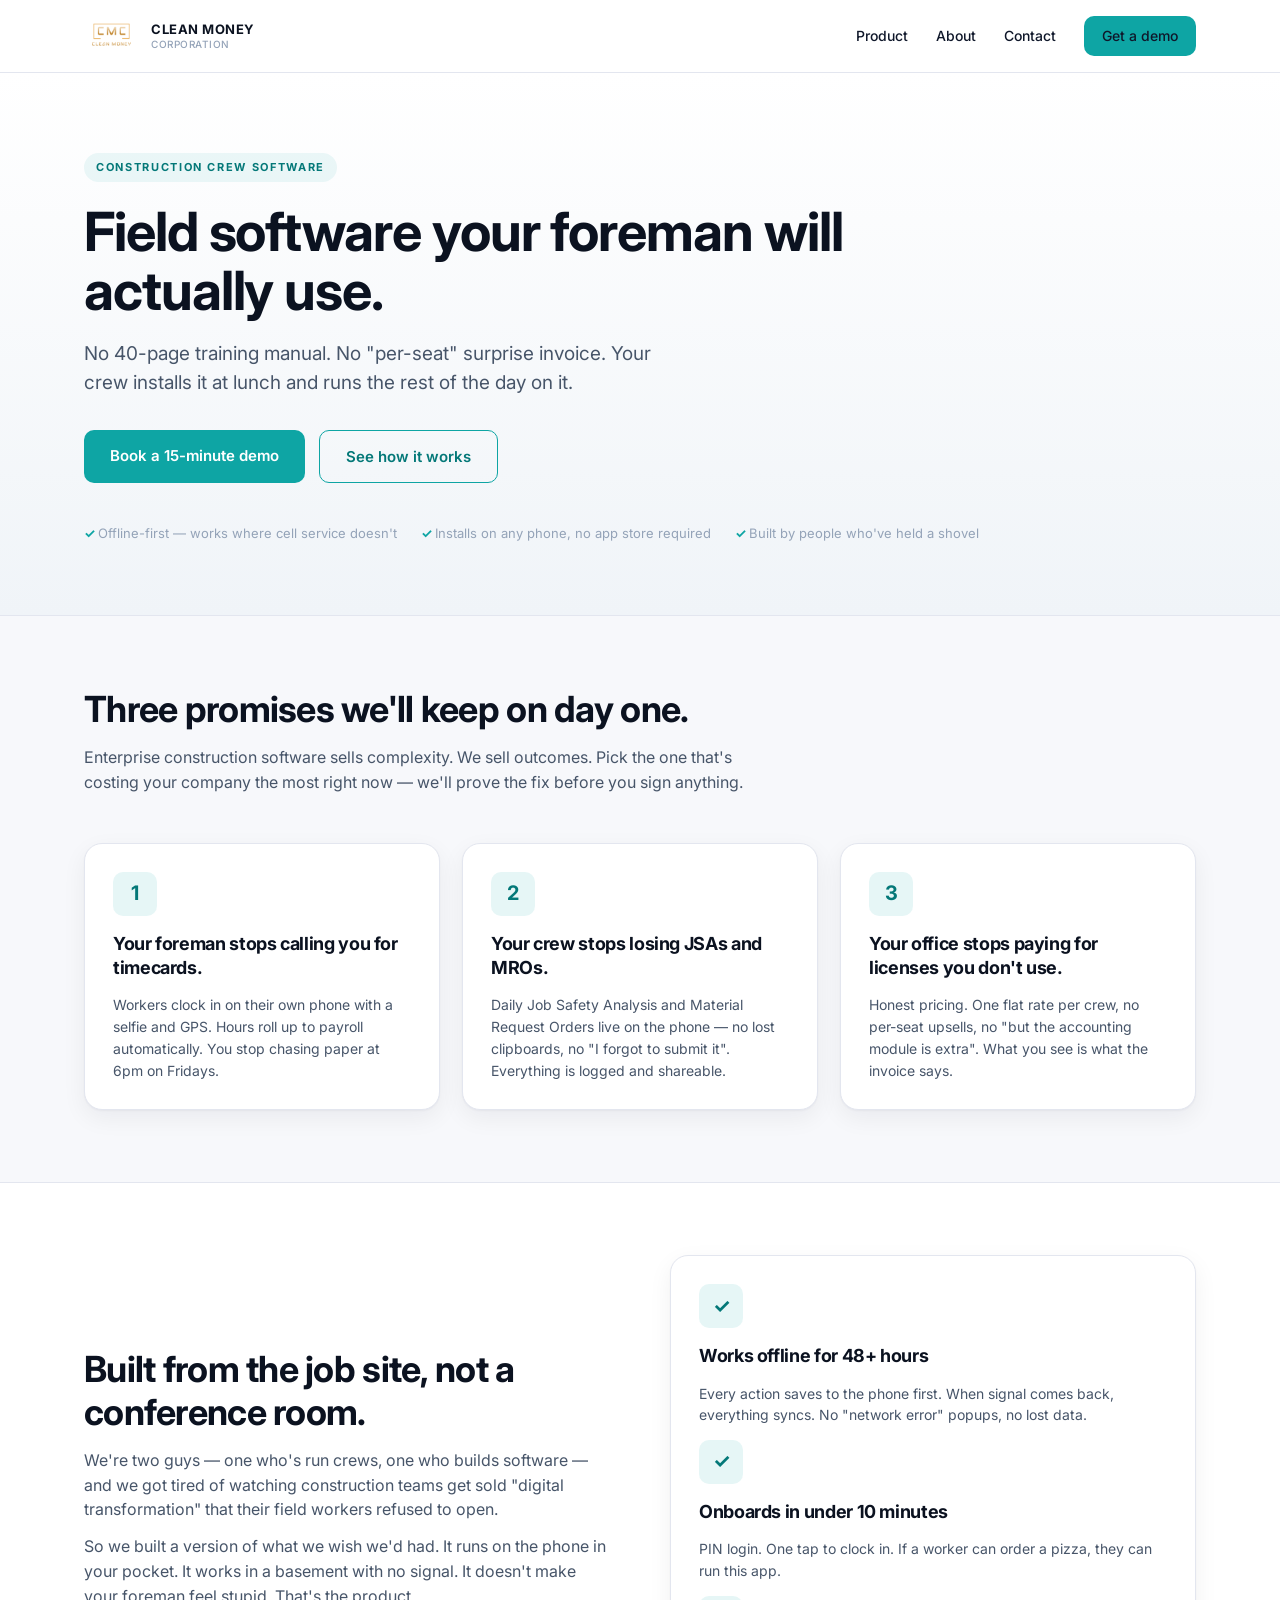
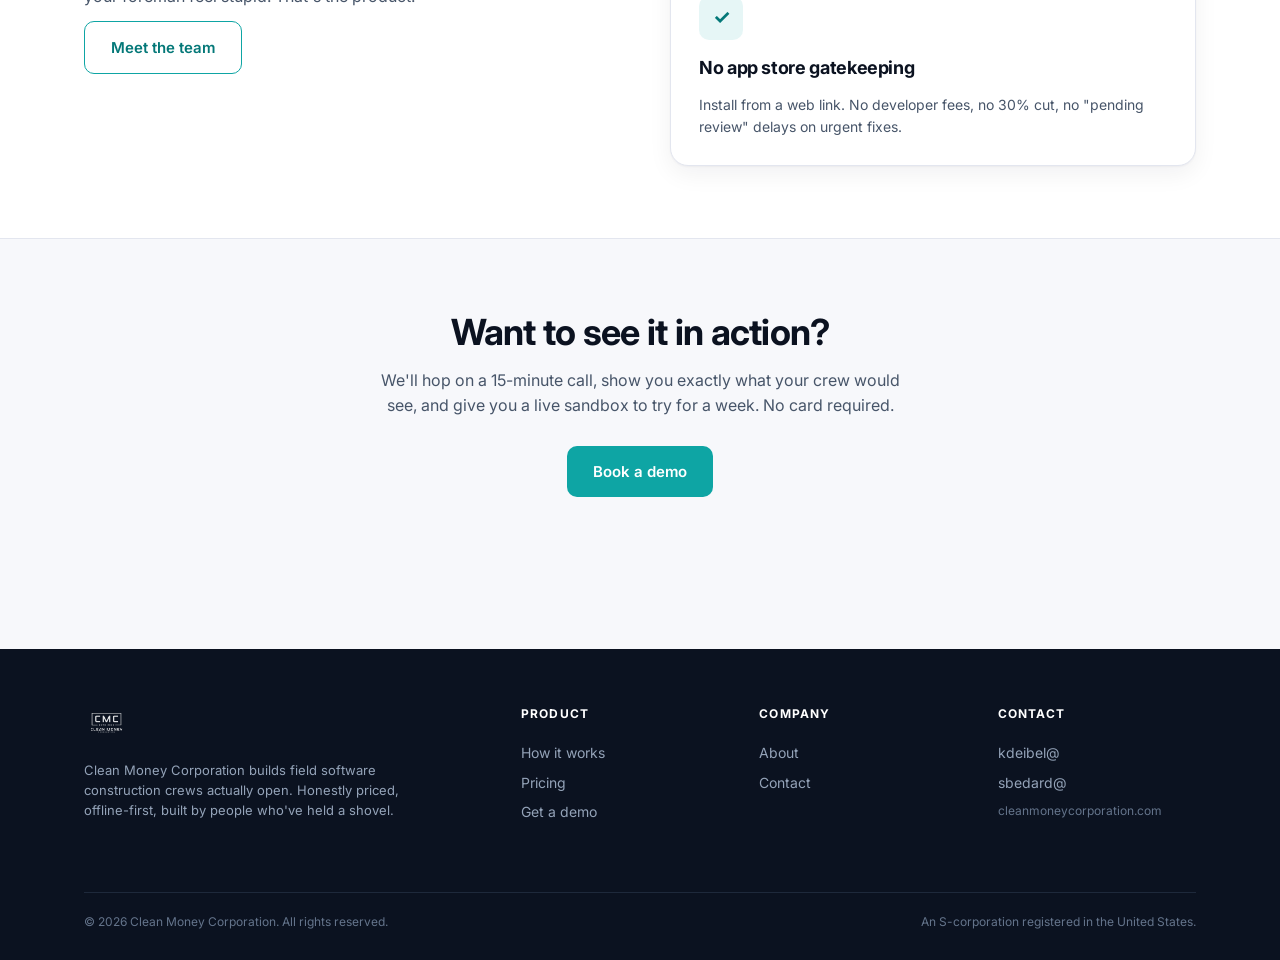
==== index.html @ bf86ad28 "Initial site: wedge landing + ACE product + about + contact Four-page static marketing site for Clea" ====
<!doctype html>
<html lang="en">
<head>
<meta charset="utf-8">
<meta name="viewport" content="width=device-width, initial-scale=1">
<title>Clean Money Corporation — Field software your crew will actually use</title>
<meta name="description" content="Clean Money Corporation builds field software for construction crews. Offline-first, foreman-simple, priced honestly.">
<link rel="preconnect" href="https://fonts.googleapis.com">
<link rel="preconnect" href="https://fonts.gstatic.com" crossorigin>
<link href="https://fonts.googleapis.com/css2?family=Inter:wght@400;500;600;700;800&display=swap" rel="stylesheet">
<link rel="stylesheet" href="/css/site.css">
<link rel="icon" href="/assets/cmc-logo-transparent.png">
</head>
<body>

<header class="site-header">
  <div class="container">
    <a href="/" class="logo-wrap">
      <img src="/assets/cmc-logo-transparent.png" alt="Clean Money Corporation">
      <span class="brand">CLEAN MONEY<br><small>CORPORATION</small></span>
    </a>
    <nav class="nav">
      <a href="/ace.html">Product</a>
      <a href="/about.html">About</a>
      <a href="/contact.html">Contact</a>
      <a href="/contact.html" class="btn">Get a demo</a>
    </nav>
  </div>
</header>

<!-- ══ HERO (the wedge) ══════════════════════════════════ -->
<section class="hero">
  <div class="container">
    <span class="eyebrow">Construction crew software</span>
    <h1>Field software your foreman will actually use.</h1>
    <p class="lead">
      No 40-page training manual. No "per-seat" surprise invoice. Your
      crew installs it at lunch and runs the rest of the day on it.
    </p>
    <div class="cta-row">
      <a href="/contact.html" class="btn">Book a 15-minute demo</a>
      <a href="/ace.html" class="btn btn-outline">See how it works</a>
    </div>
    <div class="trust">
      <span>Offline-first — works where cell service doesn't</span>
      <span>Installs on any phone, no app store required</span>
      <span>Built by people who've held a shovel</span>
    </div>
  </div>
</section>

<!-- ══ THE WEDGE — three promises ════════════════════════ -->
<section class="section">
  <div class="container">
    <div class="intro">
      <h2>Three promises we'll keep on day one.</h2>
      <p>Enterprise construction software sells complexity. We sell outcomes. Pick the one that's costing your company the most right now — we'll prove the fix before you sign anything.</p>
    </div>
    <div class="card-grid">
      <div class="card">
        <div class="icon">1</div>
        <h3>Your foreman stops calling you for timecards.</h3>
        <p>Workers clock in on their own phone with a selfie and GPS. Hours roll up to payroll automatically. You stop chasing paper at 6pm on Fridays.</p>
      </div>
      <div class="card">
        <div class="icon">2</div>
        <h3>Your crew stops losing JSAs and MROs.</h3>
        <p>Daily Job Safety Analysis and Material Request Orders live on the phone — no lost clipboards, no "I forgot to submit it". Everything is logged and shareable.</p>
      </div>
      <div class="card">
        <div class="icon">3</div>
        <h3>Your office stops paying for licenses you don't use.</h3>
        <p>Honest pricing. One flat rate per crew, no per-seat upsells, no "but the accounting module is extra". What you see is what the invoice says.</p>
      </div>
    </div>
  </div>
</section>

<!-- ══ PROOF (empty-state placeholder for now) ═══════════ -->
<section class="section section-alt">
  <div class="container">
    <div class="split">
      <div>
        <h2>Built from the job site, not a conference room.</h2>
        <p>We're two guys — one who's run crews, one who builds software — and we got tired of watching construction teams get sold "digital transformation" that their field workers refused to open.</p>
        <p>So we built a version of what we wish we'd had. It runs on the phone in your pocket. It works in a basement with no signal. It doesn't make your foreman feel stupid. That's the product.</p>
        <a href="/about.html" class="btn btn-outline">Meet the team</a>
      </div>
      <div>
        <div class="card">
          <div class="icon">✓</div>
          <h3>Works offline for 48+ hours</h3>
          <p style="margin-bottom:14px;">Every action saves to the phone first. When signal comes back, everything syncs. No "network error" popups, no lost data.</p>
          <div class="icon">✓</div>
          <h3>Onboards in under 10 minutes</h3>
          <p style="margin-bottom:14px;">PIN login. One tap to clock in. If a worker can order a pizza, they can run this app.</p>
          <div class="icon">✓</div>
          <h3>No app store gatekeeping</h3>
          <p style="margin:0;">Install from a web link. No developer fees, no 30% cut, no "pending review" delays on urgent fixes.</p>
        </div>
      </div>
    </div>
  </div>
</section>

<!-- ══ FINAL CTA ═══════════════════════════════════════ -->
<section class="section">
  <div class="container center">
    <h2>Want to see it in action?</h2>
    <p style="max-width:520px;margin:0 auto 28px;">We'll hop on a 15-minute call, show you exactly what your crew would see, and give you a live sandbox to try for a week. No card required.</p>
    <a href="/contact.html" class="btn">Book a demo</a>
  </div>
</section>

<!-- ══ FOOTER ══════════════════════════════════════════ -->
<footer class="site-footer">
  <div class="container">
    <div>
      <img src="/assets/cmc-logo-transparent.png" alt="Clean Money Corporation">
      <p>Clean Money Corporation builds field software construction crews actually open. Honestly priced, offline-first, built by people who've held a shovel.</p>
    </div>
    <div>
      <h4>Product</h4>
      <a href="/ace.html">How it works</a>
      <a href="/ace.html#pricing">Pricing</a>
      <a href="/contact.html">Get a demo</a>
    </div>
    <div>
      <h4>Company</h4>
      <a href="/about.html">About</a>
      <a href="/contact.html">Contact</a>
    </div>
    <div>
      <h4>Contact</h4>
      <a href="mailto:kdeibel@cleanmoneycorporation.com">kdeibel@</a>
      <a href="mailto:sbedard@cleanmoneycorporation.com">sbedard@</a>
      <span style="color:#64748b;font-size:12px;">cleanmoneycorporation.com</span>
    </div>
    <div class="legal">
      <span>&copy; 2026 Clean Money Corporation. All rights reserved.</span>
      <span>An S-corporation registered in the United States.</span>
    </div>
  </div>
</footer>

</body>
</html>
---- css/site.css ----
/* ══════════════════════════════════════════════════════
   Clean Money Corporation — site styles
   ══════════════════════════════════════════════════════ */

:root {
  --ink:        #0b1220;
  --ink-2:      #1a2540;
  --bg:         #f7f8fb;
  --surface:    #ffffff;
  --border:     #e3e6ef;
  --text:       #0f172a;
  --text-2:     #475569;
  --text-3:     #94a3b8;
  --accent:     #0ea5a4;   /* teal — trustworthy, clean, not too corporate */
  --accent-2:   #047878;
  --gold:       #c89b3c;
  --radius:     12px;
  --radius-lg:  18px;
  --shadow:     0 1px 2px rgba(15,23,42,0.04), 0 8px 24px rgba(15,23,42,0.06);
  --shadow-lg:  0 4px 8px rgba(15,23,42,0.06), 0 24px 64px rgba(15,23,42,0.12);
  --max-w:      1160px;
}

* { box-sizing: border-box; }
html, body {
  margin: 0; padding: 0;
  font-family: 'Inter', -apple-system, system-ui, 'Segoe UI', Roboto, sans-serif;
  color: var(--text);
  background: var(--bg);
  line-height: 1.55;
  -webkit-font-smoothing: antialiased;
  -moz-osx-font-smoothing: grayscale;
}
a { color: var(--accent-2); text-decoration: none; }
a:hover { text-decoration: underline; }
h1, h2, h3 { margin: 0 0 14px; color: var(--ink); font-weight: 700; letter-spacing: -0.02em; }
h1 { font-size: clamp(34px, 5vw, 54px); line-height: 1.1; }
h2 { font-size: clamp(26px, 3.4vw, 36px); line-height: 1.2; }
h3 { font-size: 18px; line-height: 1.35; }
p  { color: var(--text-2); margin: 0 0 12px; }

.container {
  max-width: var(--max-w);
  margin: 0 auto;
  padding: 0 24px;
}

/* ── Header ── */
.site-header {
  position: sticky; top: 0; z-index: 50;
  background: rgba(255,255,255,0.92);
  backdrop-filter: blur(10px);
  border-bottom: 1px solid var(--border);
}
.site-header .container {
  display: flex; align-items: center; justify-content: space-between;
  height: 72px;
}
.logo-wrap { display: flex; align-items: center; gap: 12px; }
.logo-wrap img { height: 44px; width: auto; display: block; }
.logo-wrap .brand {
  font-size: 13px; font-weight: 700; color: var(--ink); letter-spacing: 0.04em;
  line-height: 1.2;
}
.logo-wrap .brand small {
  display: block; font-size: 10px; color: var(--text-3); font-weight: 500;
}
.nav { display: flex; gap: 28px; align-items: center; }
.nav a {
  color: var(--text); font-weight: 500; font-size: 14px;
}
.nav a:hover { color: var(--accent-2); text-decoration: none; }
.nav .btn { padding: 9px 18px; }
@media (max-width: 720px) {
  .nav { gap: 14px; }
  .nav a:not(.btn) { display: none; }
}

/* ── Buttons ── */
.btn {
  display: inline-block;
  padding: 14px 26px;
  background: var(--accent);
  color: #fff;
  border-radius: 10px;
  font-weight: 600;
  font-size: 15px;
  border: 0;
  cursor: pointer;
  transition: background 0.15s ease, transform 0.1s ease;
  text-decoration: none;
}
.btn:hover { background: var(--accent-2); text-decoration: none; transform: translateY(-1px); }
.btn.btn-outline {
  background: transparent;
  color: var(--accent-2);
  border: 1.5px solid var(--accent);
}
.btn.btn-outline:hover { background: var(--accent); color: #fff; }
.btn.btn-dark {
  background: var(--ink);
}
.btn.btn-dark:hover { background: var(--ink-2); }

/* ── Hero ── */
.hero {
  padding: 80px 0 72px;
  background: linear-gradient(180deg, #ffffff 0%, #f0f4f8 100%);
  border-bottom: 1px solid var(--border);
}
.hero .eyebrow {
  display: inline-block;
  font-size: 11px; font-weight: 700; color: var(--accent-2);
  text-transform: uppercase; letter-spacing: 0.15em;
  padding: 6px 12px; background: rgba(14,165,164,0.08);
  border-radius: 100px; margin-bottom: 20px;
}
.hero h1 { max-width: 760px; margin-bottom: 18px; }
.hero .lead {
  font-size: 19px; color: var(--text-2); max-width: 600px; margin-bottom: 32px;
}
.hero .cta-row { display: flex; gap: 14px; flex-wrap: wrap; }
.hero .trust {
  margin-top: 40px;
  font-size: 13px; color: var(--text-3);
  display: flex; gap: 24px; flex-wrap: wrap;
}
.hero .trust span::before { content: "✓ "; color: var(--accent); font-weight: 700; }

/* ── Sections ── */
.section { padding: 72px 0; }
.section-alt { background: var(--surface); border-top: 1px solid var(--border); border-bottom: 1px solid var(--border); }
.section .intro { max-width: 680px; margin-bottom: 48px; }
.section .intro h2 { margin-bottom: 14px; }

/* ── Cards grid ── */
.card-grid {
  display: grid;
  grid-template-columns: repeat(auto-fit, minmax(280px, 1fr));
  gap: 22px;
}
.card {
  background: var(--surface);
  border: 1px solid var(--border);
  border-radius: var(--radius-lg);
  padding: 28px;
  box-shadow: var(--shadow);
  transition: box-shadow 0.2s ease, transform 0.1s ease;
}
.card:hover { box-shadow: var(--shadow-lg); transform: translateY(-2px); }
.card .icon {
  width: 44px; height: 44px;
  background: rgba(14,165,164,0.1);
  color: var(--accent-2);
  border-radius: 10px;
  display: flex; align-items: center; justify-content: center;
  font-size: 20px; font-weight: 700;
  margin-bottom: 16px;
}
.card h3 { color: var(--ink); }
.card p { font-size: 14px; color: var(--text-2); margin: 0; }

/* ── Feature split (two-column) ── */
.split {
  display: grid;
  grid-template-columns: 1fr 1fr;
  gap: 60px;
  align-items: center;
}
.split.reverse > :first-child { order: 2; }
@media (max-width: 820px) {
  .split { grid-template-columns: 1fr; gap: 32px; }
  .split.reverse > :first-child { order: 0; }
}

/* ── Pricing table ── */
.pricing {
  display: grid;
  grid-template-columns: repeat(auto-fit, minmax(260px, 1fr));
  gap: 20px;
}
.price-card {
  background: var(--surface);
  border: 1.5px solid var(--border);
  border-radius: var(--radius-lg);
  padding: 32px 26px;
  position: relative;
}
.price-card.highlight {
  border-color: var(--accent);
  box-shadow: 0 0 0 4px rgba(14,165,164,0.08);
}
.price-card .tag {
  position: absolute; top: -12px; right: 20px;
  background: var(--accent); color: #fff;
  padding: 4px 12px; border-radius: 100px;
  font-size: 11px; font-weight: 700; letter-spacing: 0.05em;
  text-transform: uppercase;
}
.price-card .tier {
  font-size: 12px; font-weight: 700; color: var(--text-3);
  text-transform: uppercase; letter-spacing: 0.12em; margin-bottom: 8px;
}
.price-card .price {
  font-size: 42px; font-weight: 800; color: var(--ink);
  line-height: 1; margin-bottom: 4px;
}
.price-card .price .per { font-size: 14px; color: var(--text-3); font-weight: 500; }
.price-card .desc { font-size: 13px; color: var(--text-2); margin-bottom: 20px; }
.price-card ul {
  list-style: none; padding: 0; margin: 0 0 24px;
  font-size: 14px;
}
.price-card li {
  padding: 8px 0 8px 24px;
  color: var(--text);
  position: relative;
  border-bottom: 1px solid var(--border);
}
.price-card li::before {
  content: "✓";
  position: absolute; left: 0; top: 8px;
  color: var(--accent);
  font-weight: 700;
}
.price-card li:last-child { border-bottom: 0; }
.price-card .btn { width: 100%; text-align: center; }

/* ── Contact form ── */
.contact-form {
  background: var(--surface);
  border: 1px solid var(--border);
  border-radius: var(--radius-lg);
  padding: 36px;
  box-shadow: var(--shadow);
  max-width: 620px;
}
.contact-form label {
  display: block;
  font-size: 13px; font-weight: 600; color: var(--ink);
  margin-bottom: 6px;
}
.contact-form input,
.contact-form select,
.contact-form textarea {
  width: 100%;
  padding: 12px 14px;
  border: 1.5px solid var(--border);
  border-radius: 8px;
  font-size: 15px;
  font-family: inherit;
  color: var(--text);
  background: #fff;
  margin-bottom: 18px;
  transition: border-color 0.15s ease;
}
.contact-form input:focus,
.contact-form select:focus,
.contact-form textarea:focus {
  outline: 0;
  border-color: var(--accent);
}
.contact-form textarea { resize: vertical; min-height: 120px; }
.contact-form .btn { width: 100%; }
.contact-form .note {
  font-size: 12px; color: var(--text-3);
  margin-top: 14px; text-align: center;
}

/* ── Footer ── */
.site-footer {
  background: var(--ink);
  color: #cbd5e1;
  padding: 56px 0 28px;
  margin-top: 80px;
}
.site-footer .container {
  display: grid;
  grid-template-columns: 2fr 1fr 1fr 1fr;
  gap: 40px;
}
@media (max-width: 720px) {
  .site-footer .container { grid-template-columns: 1fr 1fr; }
}
.site-footer h4 {
  color: #fff; font-size: 12px; font-weight: 700;
  text-transform: uppercase; letter-spacing: 0.1em; margin: 0 0 14px;
}
.site-footer a { color: #94a3b8; font-size: 14px; display: block; padding: 4px 0; }
.site-footer a:hover { color: #fff; text-decoration: none; }
.site-footer .legal {
  grid-column: 1 / -1;
  border-top: 1px solid #1e293b;
  padding-top: 20px; margin-top: 20px;
  font-size: 12px; color: #64748b;
  display: flex; justify-content: space-between; flex-wrap: wrap; gap: 10px;
}
.site-footer .legal a { display: inline; }
.site-footer img { height: 36px; margin-bottom: 12px; filter: brightness(0) invert(1); opacity: 0.9; }
.site-footer p { color: #94a3b8; font-size: 13px; max-width: 320px; }

/* ── Utilities ── */
.center { text-align: center; }
.muted { color: var(--text-3); }
.mt-0 { margin-top: 0; }
.mt-2 { margin-top: 16px; }
.mb-0 { margin-bottom: 0; }
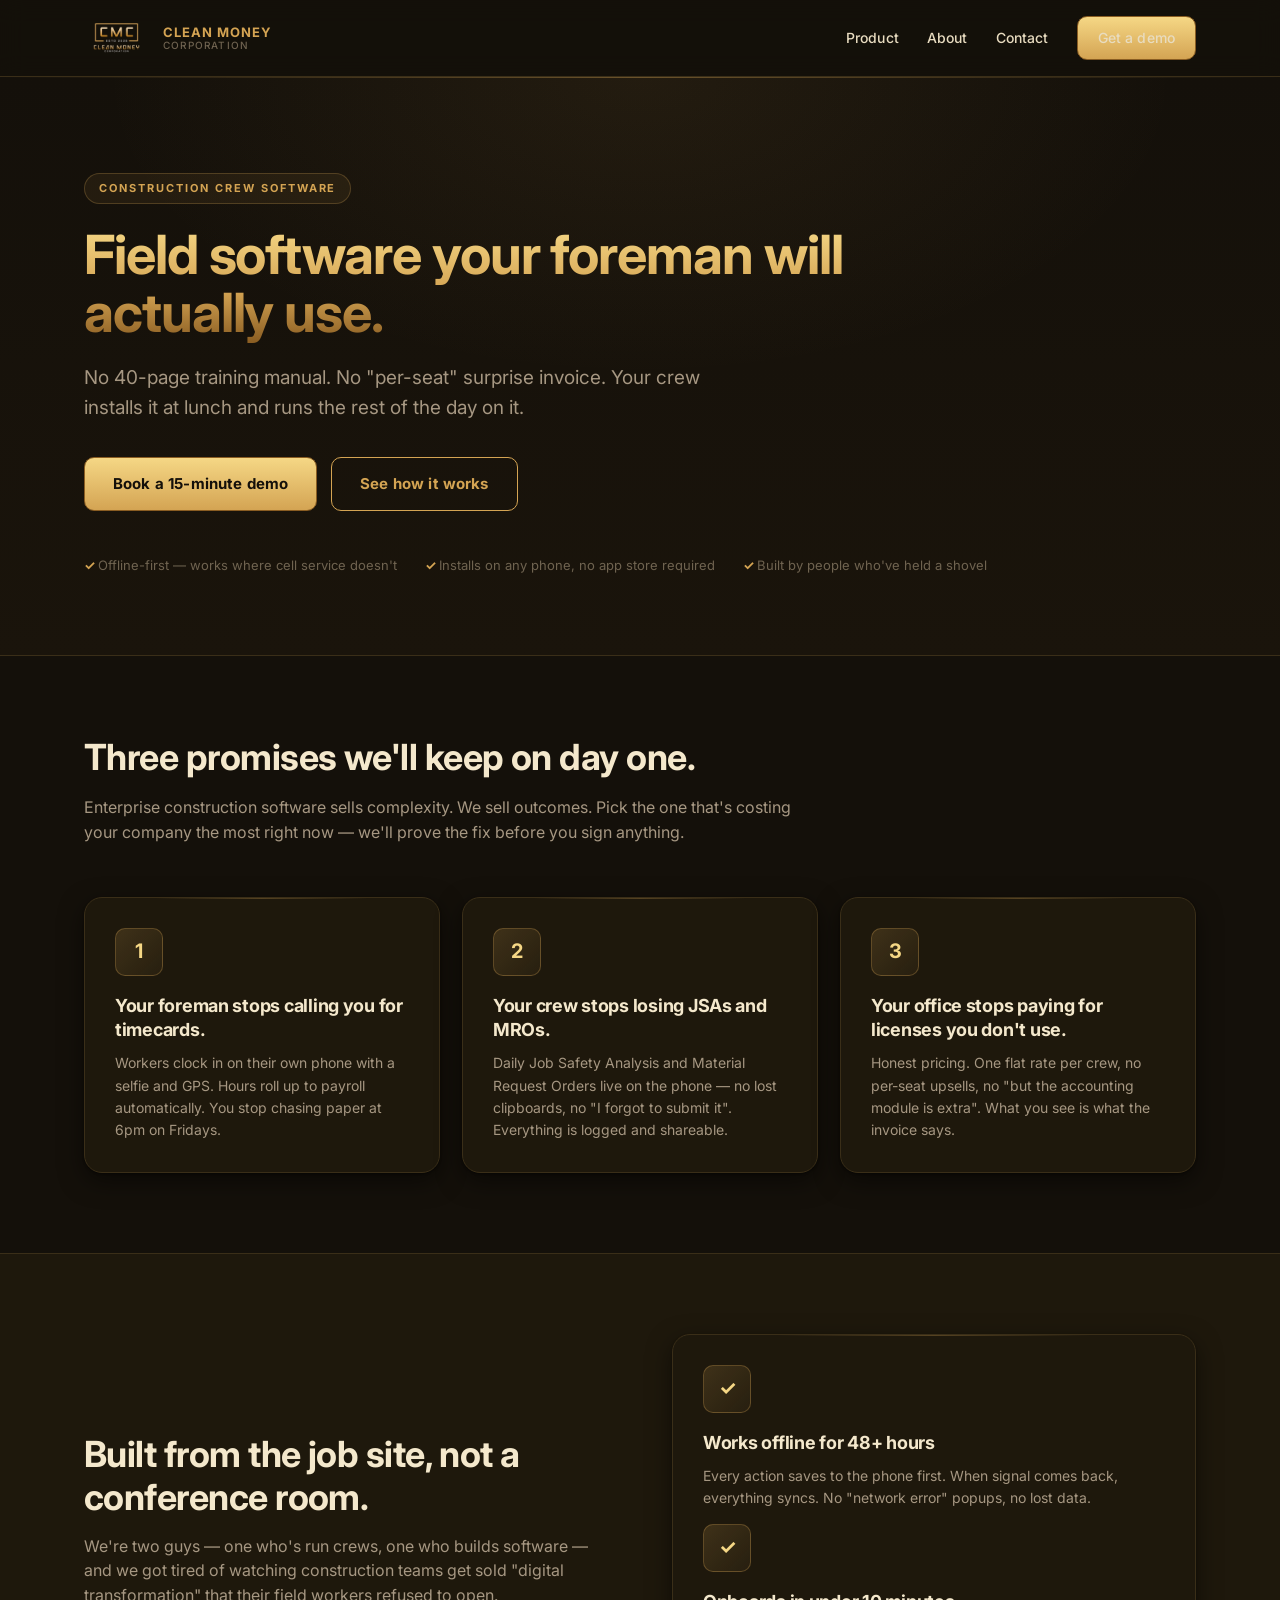
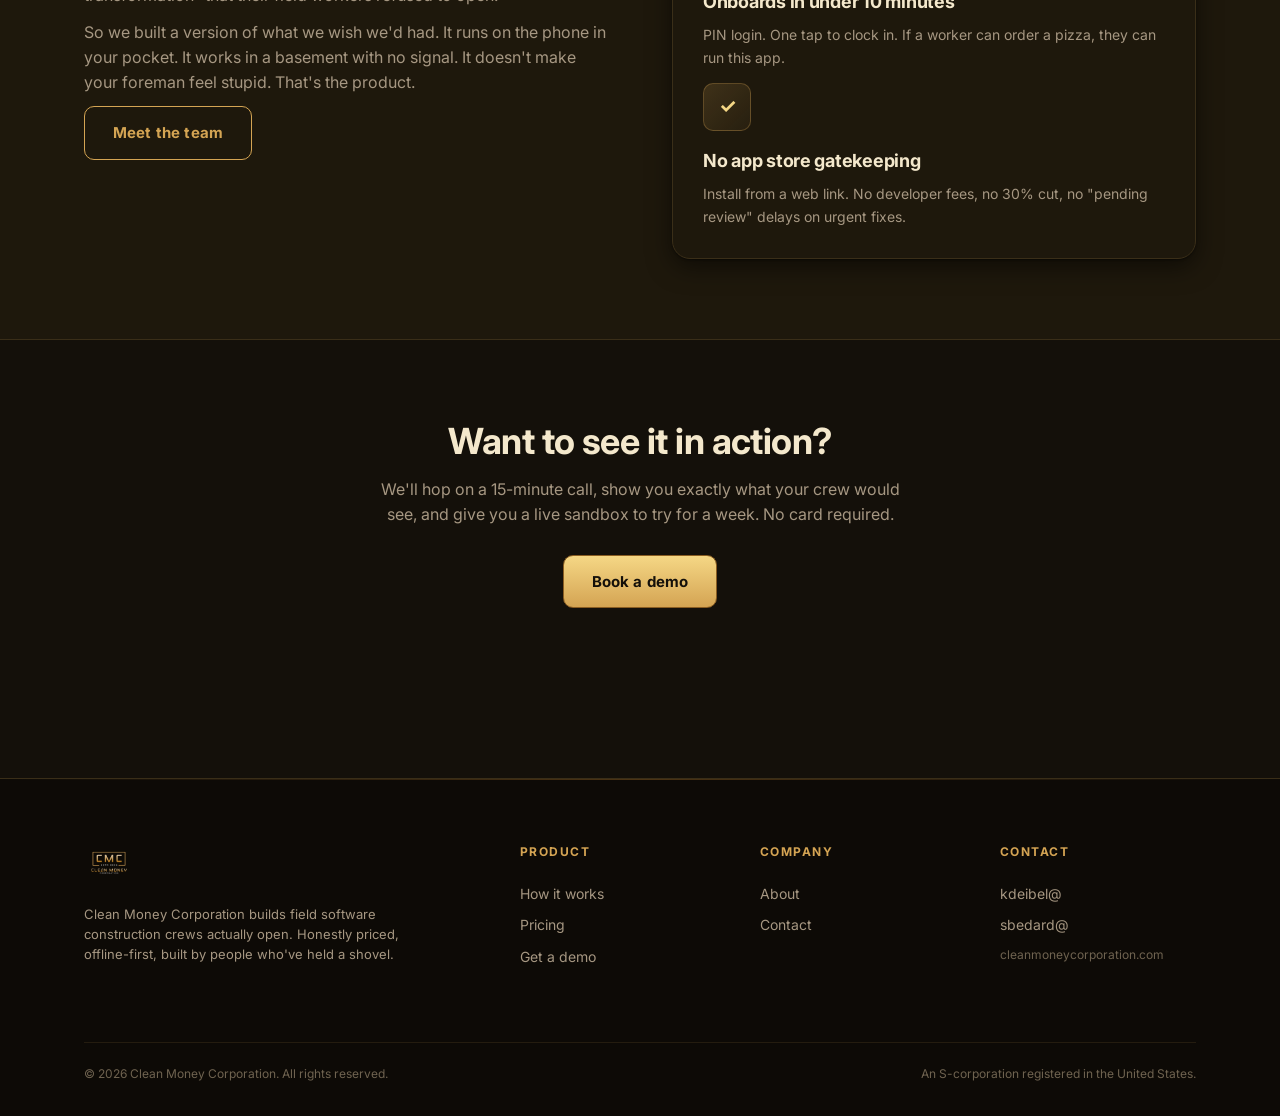
==== commit 86c7358f: "Dark mode — match logo palette Rewrite css/site.css with the brand palette pulled straight from the " ====
--- a/index.html
+++ b/index.html
@@ -134,7 +134,7 @@
       <h4>Contact</h4>
       <a href="mailto:kdeibel@cleanmoneycorporation.com">kdeibel@</a>
       <a href="mailto:sbedard@cleanmoneycorporation.com">sbedard@</a>
-      <span style="color:#64748b;font-size:12px;">cleanmoneycorporation.com</span>
+      <span style="color:var(--text-3);font-size:12px;">cleanmoneycorporation.com</span>
     </div>
     <div class="legal">
       <span>&copy; 2026 Clean Money Corporation. All rights reserved.</span>
--- a/css/site.css
+++ b/css/site.css
@@ -1,24 +1,50 @@
 /* ══════════════════════════════════════════════════════
-   Clean Money Corporation — site styles
+   Clean Money Corporation — site styles (dark mode)
+   ──────────────────────────────────────────────────────
+   Palette pulled directly from the brand logo:
+     bg         very dark brown-black
+     ink        warm off-white (headlines)
+     gold       mid-gradient gold (primary accent)
+     gold-light bright highlight (hover, focus rings)
+     gold-dark  shadow bronze (borders, muted accents)
    ══════════════════════════════════════════════════════ */
 
 :root {
-  --ink:        #0b1220;
-  --ink-2:      #1a2540;
-  --bg:         #f7f8fb;
-  --surface:    #ffffff;
-  --border:     #e3e6ef;
-  --text:       #0f172a;
-  --text-2:     #475569;
-  --text-3:     #94a3b8;
-  --accent:     #0ea5a4;   /* teal — trustworthy, clean, not too corporate */
-  --accent-2:   #047878;
-  --gold:       #c89b3c;
-  --radius:     12px;
-  --radius-lg:  18px;
-  --shadow:     0 1px 2px rgba(15,23,42,0.04), 0 8px 24px rgba(15,23,42,0.06);
-  --shadow-lg:  0 4px 8px rgba(15,23,42,0.06), 0 24px 64px rgba(15,23,42,0.12);
-  --max-w:      1160px;
+  /* Backgrounds */
+  --bg:            #14100a;   /* deep brown-black, matches logo bg */
+  --surface:       #1e180c;   /* card bg, slightly lifted */
+  --surface-2:     #2a2110;   /* hover / alt card */
+  --surface-3:     #0d0a06;   /* footer / darkest block */
+
+  /* Borders */
+  --border:        #3a2e18;   /* dark bronze border */
+  --border-soft:   #241c0f;   /* subtle inner dividers */
+
+  /* Text */
+  --ink:           #f4e8cc;   /* warm white — headlines */
+  --text:          #e8dcc0;   /* body text */
+  --text-2:        #a69782;   /* muted */
+  --text-3:        #6f6350;   /* very muted / captions */
+
+  /* Gold — the brand color, pulled from logo gradient */
+  --gold:          #d4a453;   /* primary mid-tone gold */
+  --gold-light:    #f5d785;   /* bright highlight */
+  --gold-dark:     #8a5d22;   /* bronze shadow */
+
+  /* Semantic accents (map to gold palette) */
+  --accent:        var(--gold);
+  --accent-2:      var(--gold-light);
+  --accent-dark:   var(--gold-dark);
+
+  /* Sizing */
+  --radius:        12px;
+  --radius-lg:     18px;
+  --max-w:         1160px;
+
+  /* Shadows — warmer, darker, logo-backdrop feel */
+  --shadow:     0 1px 2px rgba(0,0,0,0.4), 0 8px 24px rgba(0,0,0,0.5);
+  --shadow-lg:  0 4px 8px rgba(0,0,0,0.5), 0 24px 64px rgba(0,0,0,0.7);
+  --gold-glow:  0 0 0 3px rgba(212,164,83,0.18);
 }
 
 * { box-sizing: border-box; }
@@ -31,12 +57,20 @@
   -webkit-font-smoothing: antialiased;
   -moz-osx-font-smoothing: grayscale;
 }
-a { color: var(--accent-2); text-decoration: none; }
-a:hover { text-decoration: underline; }
-h1, h2, h3 { margin: 0 0 14px; color: var(--ink); font-weight: 700; letter-spacing: -0.02em; }
-h1 { font-size: clamp(34px, 5vw, 54px); line-height: 1.1; }
-h2 { font-size: clamp(26px, 3.4vw, 36px); line-height: 1.2; }
-h3 { font-size: 18px; line-height: 1.35; }
+a { color: var(--gold-light); text-decoration: none; }
+a:hover { color: var(--gold); text-decoration: underline; }
+h1, h2, h3 { margin: 0 0 14px; color: var(--ink); font-weight: 700; letter-spacing: -0.015em; }
+h1 {
+  font-size: clamp(34px, 5vw, 54px);
+  line-height: 1.08;
+  background: linear-gradient(180deg, var(--gold-light) 0%, var(--gold) 55%, var(--gold-dark) 100%);
+  -webkit-background-clip: text;
+  background-clip: text;
+  color: transparent;
+  letter-spacing: -0.02em;
+}
+h2 { font-size: clamp(26px, 3.4vw, 36px); line-height: 1.2; color: var(--ink); }
+h3 { font-size: 18px; line-height: 1.35; color: var(--ink); }
 p  { color: var(--text-2); margin: 0 0 12px; }
 
 .container {
@@ -48,29 +82,32 @@
 /* ── Header ── */
 .site-header {
   position: sticky; top: 0; z-index: 50;
-  background: rgba(255,255,255,0.92);
-  backdrop-filter: blur(10px);
+  background: rgba(20,16,10,0.88);
+  backdrop-filter: blur(12px);
+  -webkit-backdrop-filter: blur(12px);
   border-bottom: 1px solid var(--border);
 }
 .site-header .container {
   display: flex; align-items: center; justify-content: space-between;
-  height: 72px;
-}
-.logo-wrap { display: flex; align-items: center; gap: 12px; }
-.logo-wrap img { height: 44px; width: auto; display: block; }
+  height: 76px;
+}
+.logo-wrap { display: flex; align-items: center; gap: 14px; }
+.logo-wrap img { height: 52px; width: auto; display: block; }
 .logo-wrap .brand {
-  font-size: 13px; font-weight: 700; color: var(--ink); letter-spacing: 0.04em;
-  line-height: 1.2;
+  font-size: 13px; font-weight: 700; color: var(--gold); letter-spacing: 0.08em;
+  line-height: 1.15;
 }
 .logo-wrap .brand small {
   display: block; font-size: 10px; color: var(--text-3); font-weight: 500;
+  letter-spacing: 0.12em;
 }
 .nav { display: flex; gap: 28px; align-items: center; }
 .nav a {
   color: var(--text); font-weight: 500; font-size: 14px;
-}
-.nav a:hover { color: var(--accent-2); text-decoration: none; }
-.nav .btn { padding: 9px 18px; }
+  letter-spacing: 0.01em;
+}
+.nav a:hover { color: var(--gold-light); text-decoration: none; }
+.nav .btn { padding: 10px 20px; }
 @media (max-width: 720px) {
   .nav { gap: 14px; }
   .nav a:not(.btn) { display: none; }
@@ -79,59 +116,95 @@
 /* ── Buttons ── */
 .btn {
   display: inline-block;
-  padding: 14px 26px;
-  background: var(--accent);
-  color: #fff;
+  padding: 14px 28px;
+  background: linear-gradient(180deg, var(--gold-light) 0%, var(--gold) 100%);
+  color: #14100a;
   border-radius: 10px;
-  font-weight: 600;
+  font-weight: 700;
   font-size: 15px;
-  border: 0;
+  border: 1px solid var(--gold-dark);
   cursor: pointer;
-  transition: background 0.15s ease, transform 0.1s ease;
+  transition: filter 0.15s ease, transform 0.1s ease, box-shadow 0.15s ease;
   text-decoration: none;
-}
-.btn:hover { background: var(--accent-2); text-decoration: none; transform: translateY(-1px); }
+  letter-spacing: 0.01em;
+}
+.btn:hover {
+  text-decoration: none;
+  transform: translateY(-1px);
+  filter: brightness(1.08);
+  box-shadow: 0 6px 20px rgba(212,164,83,0.25);
+}
 .btn.btn-outline {
   background: transparent;
-  color: var(--accent-2);
-  border: 1.5px solid var(--accent);
-}
-.btn.btn-outline:hover { background: var(--accent); color: #fff; }
+  color: var(--gold);
+  border: 1.5px solid var(--gold);
+}
+.btn.btn-outline:hover {
+  background: rgba(212,164,83,0.08);
+  color: var(--gold-light);
+  border-color: var(--gold-light);
+  box-shadow: none;
+}
 .btn.btn-dark {
-  background: var(--ink);
-}
-.btn.btn-dark:hover { background: var(--ink-2); }
+  background: var(--surface);
+  color: var(--gold);
+  border: 1px solid var(--border);
+}
+.btn.btn-dark:hover {
+  background: var(--surface-2);
+  filter: none;
+}
 
 /* ── Hero ── */
 .hero {
-  padding: 80px 0 72px;
-  background: linear-gradient(180deg, #ffffff 0%, #f0f4f8 100%);
+  padding: 96px 0 80px;
+  background:
+    radial-gradient(ellipse 900px 500px at 50% 0%, rgba(212,164,83,0.08) 0%, transparent 60%),
+    linear-gradient(180deg, var(--bg) 0%, #1a140b 100%);
   border-bottom: 1px solid var(--border);
+  position: relative;
+  overflow: hidden;
+}
+.hero::before {
+  /* subtle gold line at top, echoing the logo's gold border box */
+  content: '';
+  position: absolute; top: 0; left: 0; right: 0; height: 1px;
+  background: linear-gradient(90deg, transparent 0%, var(--gold) 50%, transparent 100%);
+  opacity: 0.4;
 }
 .hero .eyebrow {
   display: inline-block;
-  font-size: 11px; font-weight: 700; color: var(--accent-2);
-  text-transform: uppercase; letter-spacing: 0.15em;
-  padding: 6px 12px; background: rgba(14,165,164,0.08);
-  border-radius: 100px; margin-bottom: 20px;
-}
-.hero h1 { max-width: 760px; margin-bottom: 18px; }
+  font-size: 11px; font-weight: 700; color: var(--gold);
+  text-transform: uppercase; letter-spacing: 0.18em;
+  padding: 6px 14px;
+  background: rgba(212,164,83,0.08);
+  border: 1px solid rgba(212,164,83,0.25);
+  border-radius: 100px; margin-bottom: 22px;
+}
+.hero h1 { max-width: 780px; margin-bottom: 20px; }
 .hero .lead {
-  font-size: 19px; color: var(--text-2); max-width: 600px; margin-bottom: 32px;
+  font-size: 19px; color: var(--text-2); max-width: 620px; margin-bottom: 34px;
+  line-height: 1.6;
 }
 .hero .cta-row { display: flex; gap: 14px; flex-wrap: wrap; }
 .hero .trust {
-  margin-top: 40px;
+  margin-top: 44px;
   font-size: 13px; color: var(--text-3);
-  display: flex; gap: 24px; flex-wrap: wrap;
-}
-.hero .trust span::before { content: "✓ "; color: var(--accent); font-weight: 700; }
+  display: flex; gap: 28px; flex-wrap: wrap;
+}
+.hero .trust span::before {
+  content: "✓ "; color: var(--gold); font-weight: 700;
+}
 
 /* ── Sections ── */
-.section { padding: 72px 0; }
-.section-alt { background: var(--surface); border-top: 1px solid var(--border); border-bottom: 1px solid var(--border); }
-.section .intro { max-width: 680px; margin-bottom: 48px; }
-.section .intro h2 { margin-bottom: 14px; }
+.section { padding: 80px 0; }
+.section-alt {
+  background: var(--surface);
+  border-top: 1px solid var(--border);
+  border-bottom: 1px solid var(--border);
+}
+.section .intro { max-width: 720px; margin-bottom: 52px; }
+.section .intro h2 { margin-bottom: 16px; }
 
 /* ── Cards grid ── */
 .card-grid {
@@ -143,84 +216,107 @@
   background: var(--surface);
   border: 1px solid var(--border);
   border-radius: var(--radius-lg);
-  padding: 28px;
+  padding: 30px;
   box-shadow: var(--shadow);
-  transition: box-shadow 0.2s ease, transform 0.1s ease;
-}
-.card:hover { box-shadow: var(--shadow-lg); transform: translateY(-2px); }
+  transition: border-color 0.2s ease, transform 0.15s ease, box-shadow 0.2s ease;
+  position: relative;
+}
+.card::before {
+  /* very subtle top highlight line */
+  content: '';
+  position: absolute; top: 0; left: 20%; right: 20%; height: 1px;
+  background: linear-gradient(90deg, transparent, rgba(212,164,83,0.3), transparent);
+  border-radius: var(--radius-lg);
+}
+.card:hover {
+  border-color: var(--gold-dark);
+  transform: translateY(-3px);
+  box-shadow: var(--shadow-lg);
+}
 .card .icon {
-  width: 44px; height: 44px;
-  background: rgba(14,165,164,0.1);
-  color: var(--accent-2);
+  width: 48px; height: 48px;
+  background: linear-gradient(135deg, rgba(212,164,83,0.18), rgba(212,164,83,0.05));
+  color: var(--gold-light);
+  border: 1px solid rgba(212,164,83,0.3);
   border-radius: 10px;
   display: flex; align-items: center; justify-content: center;
   font-size: 20px; font-weight: 700;
-  margin-bottom: 16px;
-}
-.card h3 { color: var(--ink); }
-.card p { font-size: 14px; color: var(--text-2); margin: 0; }
+  margin-bottom: 18px;
+}
+.card h3 { color: var(--ink); margin-bottom: 10px; }
+.card p { font-size: 14px; color: var(--text-2); margin: 0; line-height: 1.6; }
 
 /* ── Feature split (two-column) ── */
 .split {
   display: grid;
   grid-template-columns: 1fr 1fr;
-  gap: 60px;
+  gap: 64px;
   align-items: center;
 }
 .split.reverse > :first-child { order: 2; }
 @media (max-width: 820px) {
-  .split { grid-template-columns: 1fr; gap: 32px; }
+  .split { grid-template-columns: 1fr; gap: 36px; }
   .split.reverse > :first-child { order: 0; }
 }
 
 /* ── Pricing table ── */
 .pricing {
   display: grid;
-  grid-template-columns: repeat(auto-fit, minmax(260px, 1fr));
-  gap: 20px;
+  grid-template-columns: repeat(auto-fit, minmax(270px, 1fr));
+  gap: 22px;
 }
 .price-card {
   background: var(--surface);
   border: 1.5px solid var(--border);
   border-radius: var(--radius-lg);
-  padding: 32px 26px;
+  padding: 36px 28px;
   position: relative;
 }
 .price-card.highlight {
-  border-color: var(--accent);
-  box-shadow: 0 0 0 4px rgba(14,165,164,0.08);
+  border-color: var(--gold);
+  box-shadow: 0 0 0 4px rgba(212,164,83,0.1), 0 12px 40px rgba(0,0,0,0.4);
+  background: linear-gradient(180deg, var(--surface) 0%, #1a1209 100%);
 }
 .price-card .tag {
   position: absolute; top: -12px; right: 20px;
-  background: var(--accent); color: #fff;
-  padding: 4px 12px; border-radius: 100px;
-  font-size: 11px; font-weight: 700; letter-spacing: 0.05em;
+  background: linear-gradient(180deg, var(--gold-light), var(--gold));
+  color: #14100a;
+  padding: 5px 14px; border-radius: 100px;
+  font-size: 11px; font-weight: 800; letter-spacing: 0.05em;
   text-transform: uppercase;
+  box-shadow: 0 4px 12px rgba(212,164,83,0.3);
 }
 .price-card .tier {
-  font-size: 12px; font-weight: 700; color: var(--text-3);
-  text-transform: uppercase; letter-spacing: 0.12em; margin-bottom: 8px;
+  font-size: 12px; font-weight: 700; color: var(--gold);
+  text-transform: uppercase; letter-spacing: 0.15em; margin-bottom: 10px;
 }
 .price-card .price {
-  font-size: 42px; font-weight: 800; color: var(--ink);
-  line-height: 1; margin-bottom: 4px;
-}
-.price-card .price .per { font-size: 14px; color: var(--text-3); font-weight: 500; }
-.price-card .desc { font-size: 13px; color: var(--text-2); margin-bottom: 20px; }
+  font-size: 44px; font-weight: 800;
+  background: linear-gradient(180deg, var(--gold-light) 0%, var(--gold) 100%);
+  -webkit-background-clip: text;
+  background-clip: text;
+  color: transparent;
+  line-height: 1; margin-bottom: 6px;
+}
+.price-card .price .per {
+  font-size: 14px; color: var(--text-3); font-weight: 500;
+  -webkit-text-fill-color: var(--text-3);
+}
+.price-card .desc { font-size: 13px; color: var(--text-2); margin-bottom: 22px; }
 .price-card ul {
-  list-style: none; padding: 0; margin: 0 0 24px;
+  list-style: none; padding: 0; margin: 0 0 26px;
   font-size: 14px;
 }
 .price-card li {
-  padding: 8px 0 8px 24px;
+  padding: 9px 0 9px 24px;
   color: var(--text);
   position: relative;
-  border-bottom: 1px solid var(--border);
+  border-bottom: 1px solid var(--border-soft);
 }
 .price-card li::before {
   content: "✓";
-  position: absolute; left: 0; top: 8px;
-  color: var(--accent);
+  position: absolute; left: 0; top: 9px;
+  color: var(--gold);
   font-weight: 700;
 }
 .price-card li:last-child { border-bottom: 0; }
@@ -231,77 +327,105 @@
   background: var(--surface);
   border: 1px solid var(--border);
   border-radius: var(--radius-lg);
-  padding: 36px;
+  padding: 40px;
   box-shadow: var(--shadow);
-  max-width: 620px;
+  max-width: 640px;
 }
 .contact-form label {
   display: block;
-  font-size: 13px; font-weight: 600; color: var(--ink);
+  font-size: 13px; font-weight: 600; color: var(--gold);
   margin-bottom: 6px;
+  letter-spacing: 0.03em;
 }
 .contact-form input,
 .contact-form select,
 .contact-form textarea {
   width: 100%;
-  padding: 12px 14px;
+  padding: 13px 16px;
   border: 1.5px solid var(--border);
   border-radius: 8px;
   font-size: 15px;
   font-family: inherit;
   color: var(--text);
-  background: #fff;
-  margin-bottom: 18px;
-  transition: border-color 0.15s ease;
+  background: var(--surface-3);
+  margin-bottom: 20px;
+  transition: border-color 0.15s ease, box-shadow 0.15s ease;
+}
+.contact-form input::placeholder,
+.contact-form textarea::placeholder {
+  color: var(--text-3);
 }
 .contact-form input:focus,
 .contact-form select:focus,
 .contact-form textarea:focus {
   outline: 0;
-  border-color: var(--accent);
-}
-.contact-form textarea { resize: vertical; min-height: 120px; }
+  border-color: var(--gold);
+  box-shadow: var(--gold-glow);
+}
+.contact-form select {
+  /* dark dropdown — system default gives light bg, override */
+  background-color: var(--surface-3);
+  color: var(--text);
+  appearance: none;
+  background-image: url("data:image/svg+xml;utf8,<svg xmlns='http://www.w3.org/2000/svg' width='14' height='14' viewBox='0 0 20 20' fill='%23d4a453'><path d='M5 8l5 5 5-5z'/></svg>");
+  background-repeat: no-repeat;
+  background-position: right 14px center;
+  padding-right: 40px;
+}
+.contact-form textarea { resize: vertical; min-height: 130px; }
 .contact-form .btn { width: 100%; }
 .contact-form .note {
   font-size: 12px; color: var(--text-3);
-  margin-top: 14px; text-align: center;
+  margin-top: 16px; text-align: center;
 }
 
 /* ── Footer ── */
 .site-footer {
-  background: var(--ink);
-  color: #cbd5e1;
-  padding: 56px 0 28px;
-  margin-top: 80px;
+  background: var(--surface-3);
+  color: var(--text-2);
+  padding: 64px 0 32px;
+  margin-top: 90px;
+  border-top: 1px solid var(--border);
+  position: relative;
+}
+.site-footer::before {
+  /* gold accent line, echoes the hero */
+  content: '';
+  position: absolute; top: 0; left: 0; right: 0; height: 1px;
+  background: linear-gradient(90deg, transparent 0%, var(--gold-dark) 50%, transparent 100%);
+  opacity: 0.5;
 }
 .site-footer .container {
   display: grid;
   grid-template-columns: 2fr 1fr 1fr 1fr;
-  gap: 40px;
+  gap: 44px;
 }
 @media (max-width: 720px) {
   .site-footer .container { grid-template-columns: 1fr 1fr; }
 }
 .site-footer h4 {
-  color: #fff; font-size: 12px; font-weight: 700;
-  text-transform: uppercase; letter-spacing: 0.1em; margin: 0 0 14px;
-}
-.site-footer a { color: #94a3b8; font-size: 14px; display: block; padding: 4px 0; }
-.site-footer a:hover { color: #fff; text-decoration: none; }
+  color: var(--gold); font-size: 12px; font-weight: 700;
+  text-transform: uppercase; letter-spacing: 0.12em; margin: 0 0 16px;
+}
+.site-footer a {
+  color: var(--text-2); font-size: 14px; display: block; padding: 5px 0;
+}
+.site-footer a:hover { color: var(--gold-light); text-decoration: none; }
 .site-footer .legal {
   grid-column: 1 / -1;
-  border-top: 1px solid #1e293b;
-  padding-top: 20px; margin-top: 20px;
-  font-size: 12px; color: #64748b;
+  border-top: 1px solid var(--border-soft);
+  padding-top: 22px; margin-top: 22px;
+  font-size: 12px; color: var(--text-3);
   display: flex; justify-content: space-between; flex-wrap: wrap; gap: 10px;
 }
 .site-footer .legal a { display: inline; }
-.site-footer img { height: 36px; margin-bottom: 12px; filter: brightness(0) invert(1); opacity: 0.9; }
-.site-footer p { color: #94a3b8; font-size: 13px; max-width: 320px; }
+/* Logo keeps its natural gold-on-transparent — no invert filter */
+.site-footer img { height: 40px; margin-bottom: 14px; opacity: 0.95; }
+.site-footer p { color: var(--text-2); font-size: 13px; max-width: 340px; }
 
 /* ── Utilities ── */
 .center { text-align: center; }
 .muted { color: var(--text-3); }
 .mt-0 { margin-top: 0; }
-.mt-2 { margin-top: 16px; }
+.mt-2 { margin-top: 18px; }
 .mb-0 { margin-bottom: 0; }
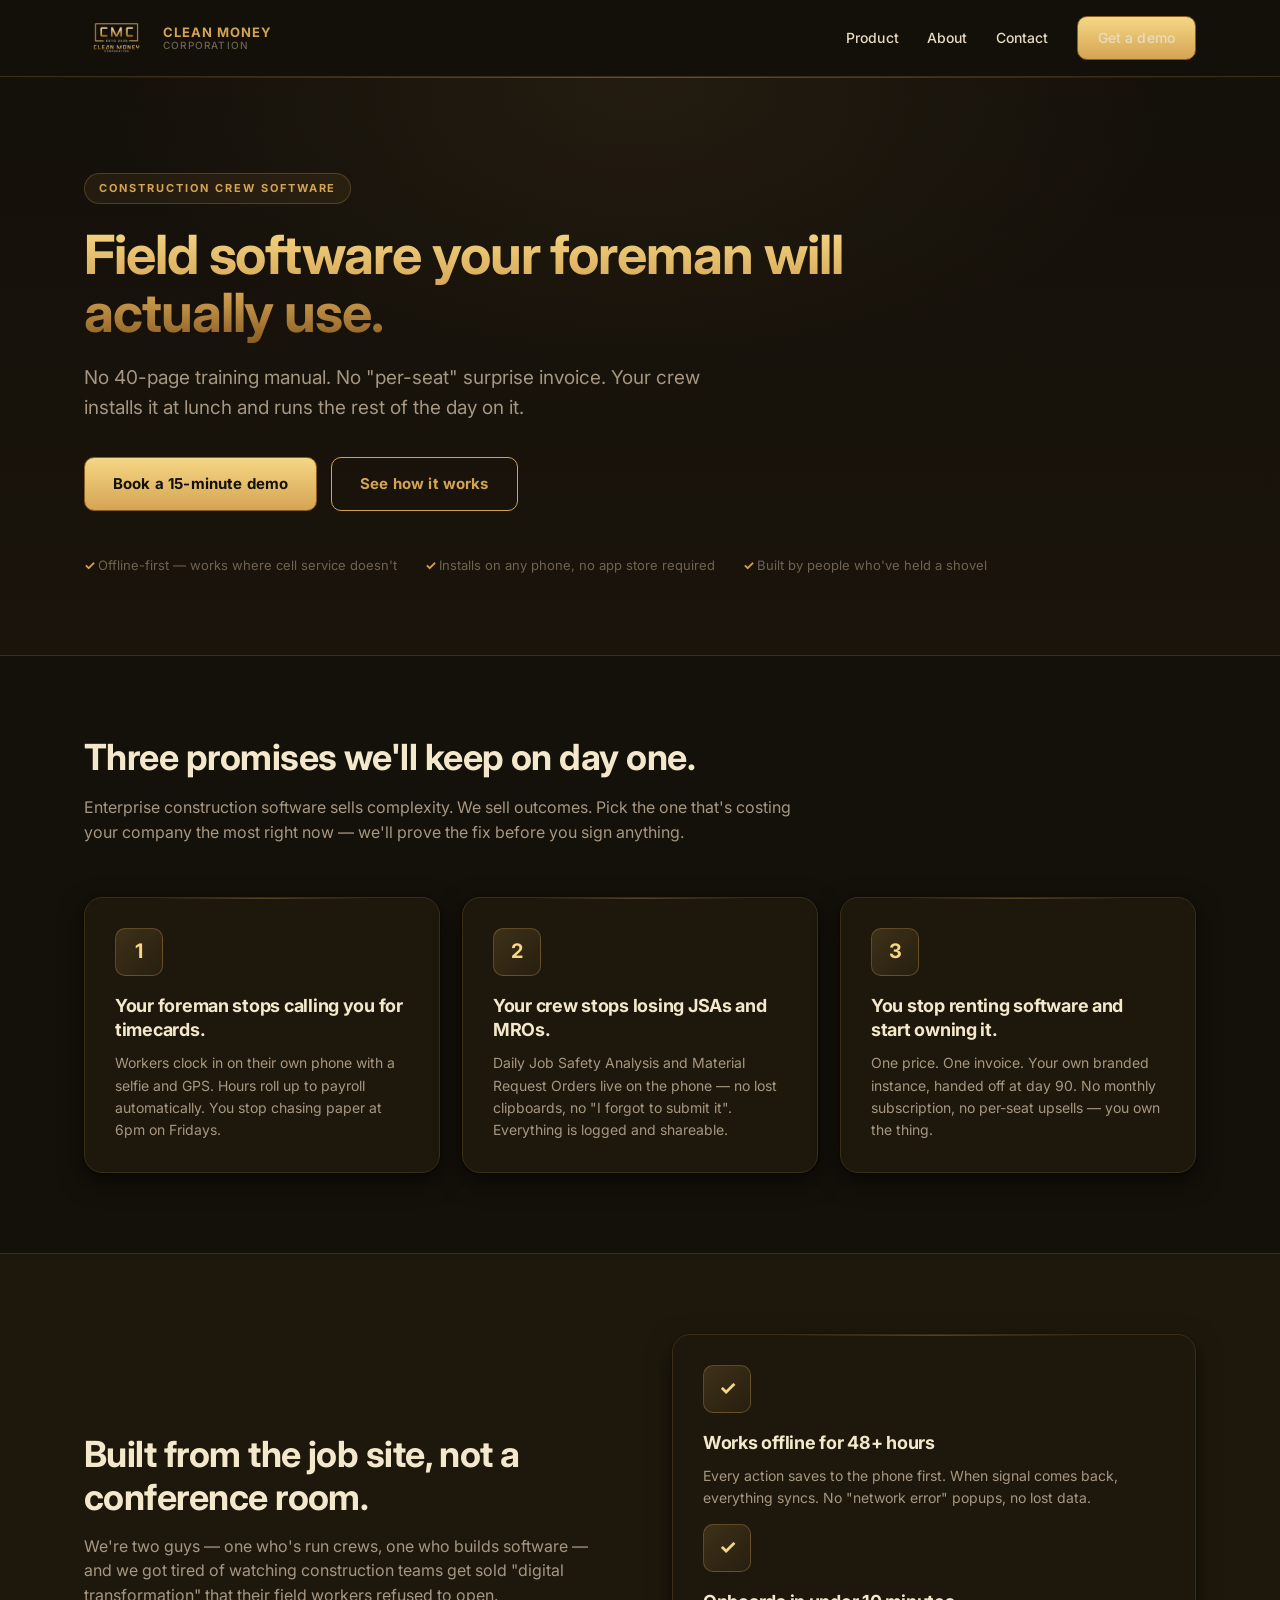
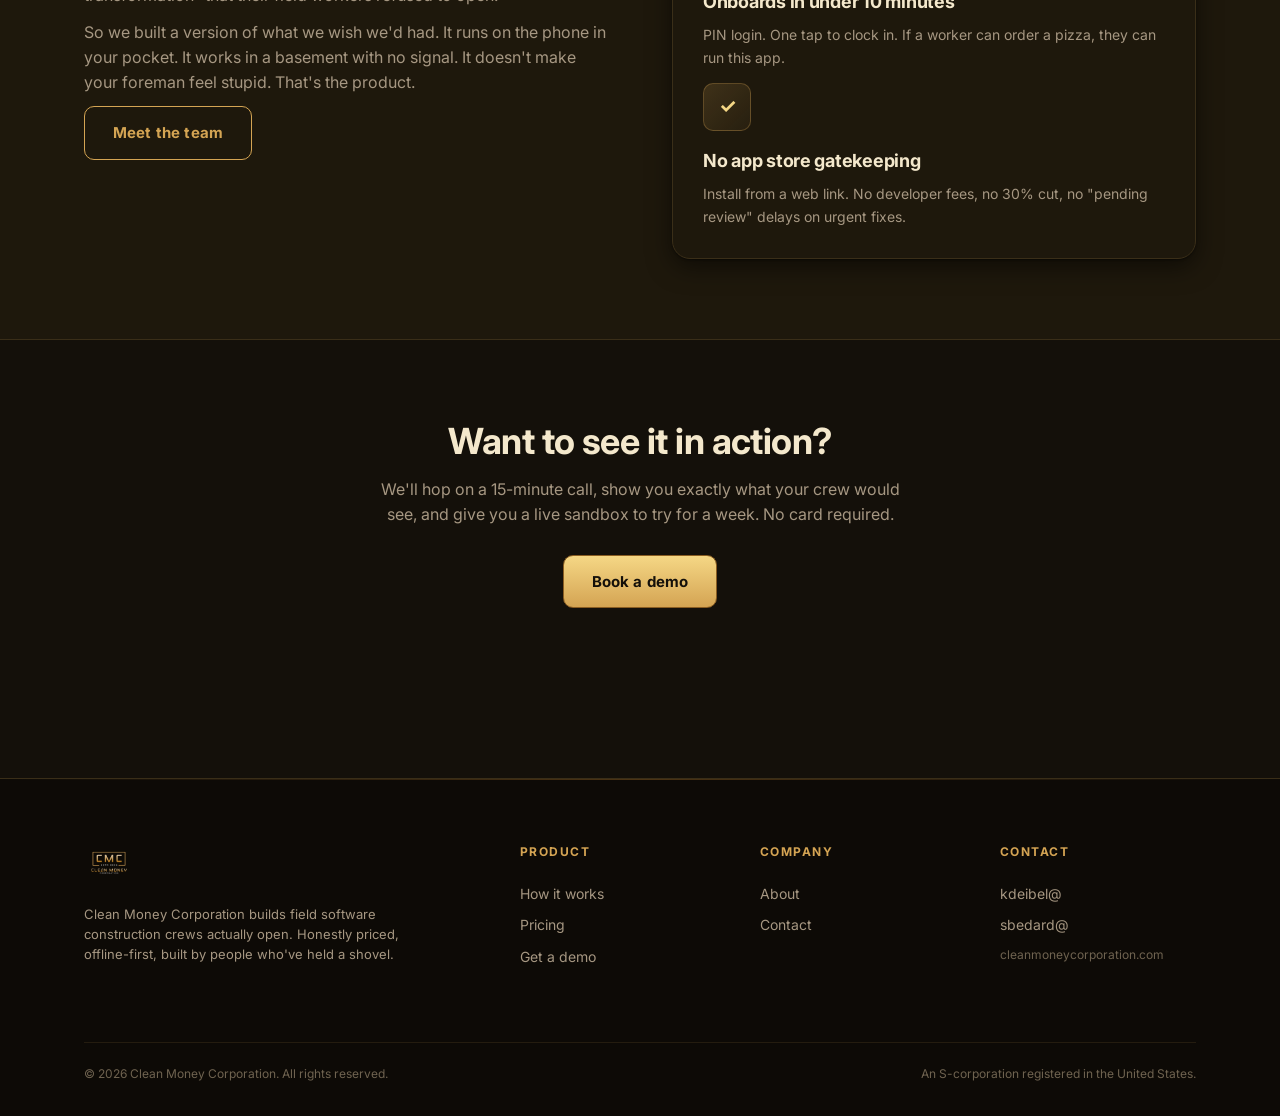
==== commit 1a4f1f02: "Pricing: single Own It plan ($4,999.99 + 90-day handoff) Ken's sell model locked in — one price, one" ====
--- a/index.html
+++ b/index.html
@@ -69,8 +69,8 @@
       </div>
       <div class="card">
         <div class="icon">3</div>
-        <h3>Your office stops paying for licenses you don't use.</h3>
-        <p>Honest pricing. One flat rate per crew, no per-seat upsells, no "but the accounting module is extra". What you see is what the invoice says.</p>
+        <h3>You stop renting software and start owning it.</h3>
+        <p>One price. One invoice. Your own branded instance, handed off at day 90. No monthly subscription, no per-seat upsells — you own the thing.</p>
       </div>
     </div>
   </div>
